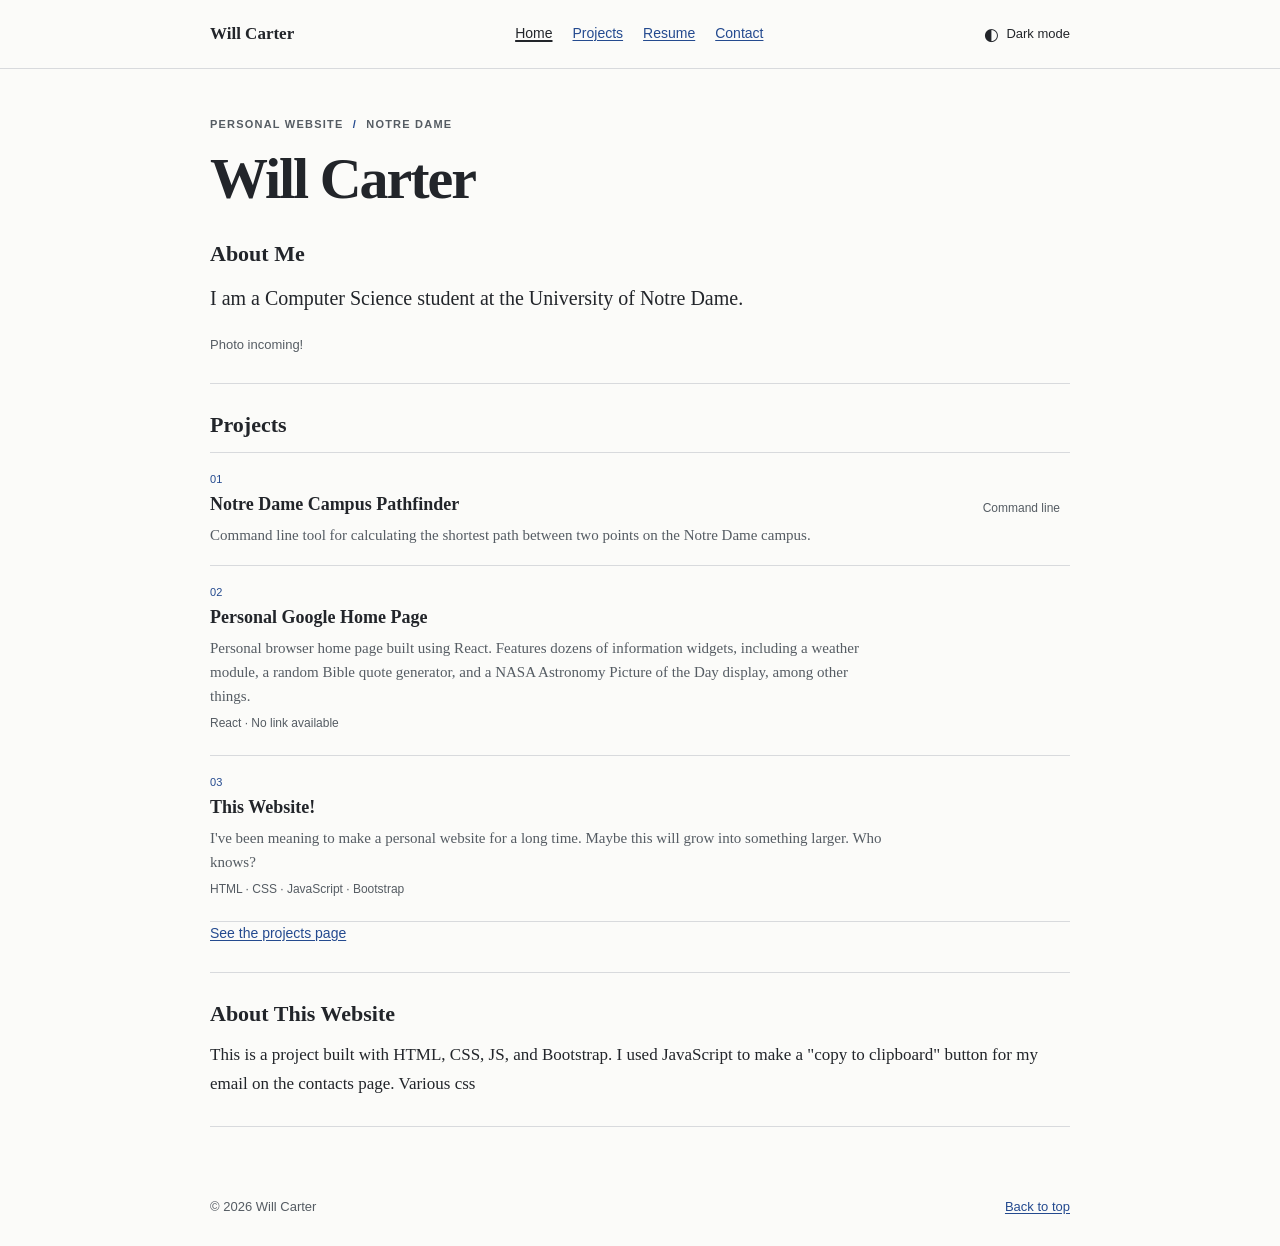
==== site/index.html @ 0cd085ed "Newtorking config" ====
<!DOCTYPE html>
<html lang="en">
<head>
    <meta charset="UTF-8">
    <meta name="viewport" content="width=device-width, initial-scale=1.0">
    <title>Will Carter - Home</title>
    <script>
        (() => {
            let theme;
            try {
                theme = localStorage.getItem('home-theme');
            } catch (error) {
                theme = null;
            }
            if (theme !== 'light' && theme !== 'dark') {
                theme = window.matchMedia('(prefers-color-scheme: dark)').matches ? 'dark' : 'light';
            }
            document.documentElement.dataset.homeTheme = theme;
        })();
    </script>
    <link href="https://cdn.jsdelivr.net/npm/bootstrap@5.3.3/dist/css/bootstrap.min.css" rel="stylesheet">
    <link rel="stylesheet" href="styles.css">
</head>
<body class="simple-home">
    <a class="home-skip-link" href="#main-content">Skip to content</a>
    <header class="reading-header">
        <div class="reading-column reading-header__inner">
            <a class="reading-brand" href="home.html">Will Carter</a>
            <nav class="reading-nav" aria-label="Main navigation">
                <a href="home.html" aria-current="page">Home</a>
                <a href="projects.html">Projects</a>
                <a href="resume.html">Resume</a>
                <a href="contact.html">Contact</a>
            </nav>
            <button class="theme-switch" id="theme-toggle" type="button" aria-pressed="false">
                <span class="theme-switch__icon" aria-hidden="true">◐</span>
                <span>Dark mode</span>
            </button>
        </div>
    </header>

    <main class="reading-column home-content" id="main-content">
        <section class="content-module content-module--intro" aria-labelledby="page-title">
            <p class="home-kicker">PERSONAL WEBSITE <span aria-hidden="true">/</span> NOTRE DAME</p>
            <h1 id="page-title">Will Carter</h1>
            <h2>About Me</h2>
            <p class="home-lead">I am a Computer Science student at the University of Notre Dame.</p>
            <p class="home-photo-note">Photo incoming!</p>
        </section>

        <section class="content-module" aria-labelledby="projects-title">
            <h2 id="projects-title">Projects</h2>
            <ol class="home-projects">
                <li>
                    <div>
                        <h3><a href="https://github.com/WillCarter5/Pathfinder">Notre Dame Campus Pathfinder</a></h3>
                        <p>Command line tool for calculating the shortest path between two points on the Notre Dame campus.</p>
                    </div>
                    <span class="home-project-type">Command line</span>
                </li>
                <li>
                    <div>
                        <h3>Personal Google Home Page</h3>
                        <p>Personal browser home page built using React. Features dozens of information widgets, including a weather module, a random Bible quote generator, and a NASA Astronomy Picture of the Day display, among other things.</p>
                        <span class="home-project-type">React · No link available</span>
                    </div>
                </li>
                <li>
                    <div>
                        <h3><a href="home.html">This Website!</a></h3>
                        <p>I've been meaning to make a personal website for a long time. Maybe this will grow into something larger. Who knows?</p>
                        <span class="home-project-type">HTML · CSS · JavaScript · Bootstrap</span>
                    </div>
                </li>
            </ol>
            <p class="home-section-link"><a href="projects.html">See the projects page</a></p>
        </section>

        <section class="content-module content-module--last" aria-labelledby="website-title">
            <h2 id="website-title">About This Website</h2>
            <p>This is a project built with HTML, CSS, JS, and Bootstrap. I used JavaScript to make a "copy to clipboard" button for my email on the contacts page. Various css </p>
        </section>
    </main>

    <footer class="reading-column home-footer">
        <span>&copy; 2026 Will Carter</span>
        <a href="#main-content">Back to top</a>
    </footer>

    <script src="https://cdn.jsdelivr.net/npm/bootstrap@5.3.3/dist/js/bootstrap.bundle.min.js"></script>
    <script src="script.js"></script>
</body>
</html>
---- site/styles.css ----
/* Tag Selector */
*,
*::before,
*::after {
    box-sizing: border-box;
}

html,
body {
    margin: 0;
    padding: 0;
}

body {
    background-color: #f8f9fa;
    font-family: 'Arial', sans-serif;
}

.content {
  max-width: 800px;
  margin: 0 auto;
  padding: 2rem 1rem;
}

.content > .container {
  padding-left: 0;
  padding-right: 0;
}

/* Class Selector */
.card-title {
    color: #0d6efd;
    font-weight: bold;
}

.display-4 {
  font-weight: bold;
}

.resume-viewer {
    display: block;
    width: 100%;
    height: min(78vh, 1100px);
    min-height: 560px;
    border: 1px solid #dee2e6;
    background-color: #fff;
}

/* ID selector */
#page-footer {
    text-align: center;
    margin-top: 50px;
}

.simple-home {
  --home-paper: #fbfbf9;
  --home-ink: #22252a;
  --home-muted: #555c63;
  --home-link: #244a8f;
  --home-rule: #d8dadd;
  --home-focus: #244a8f;
  min-height: 100vh;
  background: var(--home-paper);
  color: var(--home-ink);
  font-family: Georgia, 'Times New Roman', serif;
  font-size: 17px;
  line-height: 1.7;
}

html[data-home-theme='dark'] {
  color-scheme: dark;
}

html[data-home-theme='light'] {
  color-scheme: light;
}

html[data-home-theme='dark'] .simple-home {
  --home-paper: #191b1e;
  --home-ink: #f0efeb;
  --home-muted: #c0c2c4;
  --home-link: #a8bdff;
  --home-rule: #464a50;
  --home-focus: #c0ceff;
}

.simple-home a {
  color: var(--home-link);
  text-decoration: underline;
  text-underline-offset: 0.16em;
}

.simple-home a:hover {
  color: var(--home-ink);
}

.simple-home a:focus-visible,
.simple-home button:focus-visible {
  outline: 3px solid var(--home-focus);
  outline-offset: 3px;
}

.home-skip-link {
  position: absolute;
  z-index: 2;
  top: 8px;
  left: 8px;
  padding: 8px 12px;
  transform: translateY(-160%);
  background: var(--home-paper);
}

.home-skip-link:focus {
  transform: translateY(0);
}

.reading-column {
  width: min(860px, calc(100% - 48px));
  margin-inline: auto;
}

.reading-header {
  border-bottom: 1px solid var(--home-rule);
}

.reading-header__inner {
  display: flex;
  min-height: 68px;
  align-items: center;
  justify-content: space-between;
  gap: 18px 24px;
}

.simple-home .reading-brand {
  flex: 0 0 auto;
  color: var(--home-ink);
  font-size: 17px;
  font-weight: bold;
  text-decoration: none;
}

.reading-nav {
  display: flex;
  flex-wrap: wrap;
  align-items: center;
  justify-content: center;
  gap: 8px 20px;
  font-family: Arial, sans-serif;
  font-size: 14px;
}

.simple-home .reading-nav a[aria-current='page'] {
  color: var(--home-ink);
  text-decoration-thickness: 2px;
}

.theme-switch {
  display: inline-flex;
  flex: 0 0 auto;
  align-items: center;
  gap: 7px;
  padding: 6px 0;
  border: 0;
  background: transparent;
  color: var(--home-ink);
  cursor: pointer;
  font-family: Arial, sans-serif;
  font-size: 13px;
}

.theme-switch:hover {
  color: var(--home-link);
}

.theme-switch__icon {
  font-size: 17px;
  line-height: 1;
}

.home-content {
  padding-block: 46px 52px;
}

.simple-home .home-content h1,
.simple-home .home-content h2,
.simple-home .home-content h3 {
  color: var(--home-ink);
  font-family: Georgia, 'Times New Roman', serif;
  font-weight: 700;
  line-height: 1.3;
}

.simple-home .home-content h1 {
  margin: 0 0 30px;
  font-size: clamp(40px, 7vw, 58px);
  letter-spacing: -0.035em;
  line-height: 1.08;
}

.simple-home .home-content h2 {
  margin: 0 0 12px;
  font-size: 22px;
}

.simple-home .home-content h3 {
  margin: 0 0 6px;
  font-size: 18px;
}

.home-kicker {
  margin: 0 0 17px;
  color: var(--home-muted);
  font-family: Arial, sans-serif;
  font-size: 11px;
  font-weight: 700;
  letter-spacing: 0.11em;
}

.home-kicker span {
  padding-inline: 5px;
  color: var(--home-link);
}

.content-module {
  margin: 0;
  padding: 0 0 27px;
  border-bottom: 1px solid var(--home-rule);
}

.content-module + .content-module {
  padding-top: 27px;
}

.content-module p {
  margin: 0 0 14px;
}

.content-module p:last-child {
  margin-bottom: 0;
}

.simple-home .home-lead {
  color: var(--home-ink);
  font-size: 20px;
}

.simple-home .home-photo-note {
  margin-top: 19px;
  color: var(--home-muted);
  font-family: Arial, sans-serif;
  font-size: 13px;
}

.home-projects {
  margin: 3px 0 0;
  padding: 0;
  border-top: 1px solid var(--home-rule);
  counter-reset: project-number;
  list-style: none;
}

.home-projects li {
  display: grid;
  grid-template-columns: minmax(0, 1fr) 150px;
  gap: 20px;
  padding: 17px 10px 18px 0;
  border-bottom: 1px solid var(--home-rule);
  counter-increment: project-number;
}

.home-projects li > div::before {
  display: block;
  margin-bottom: 5px;
  color: var(--home-link);
  content: '0' counter(project-number);
  font-family: Arial, sans-serif;
  font-size: 11px;
}

.home-projects li > div {
  position: relative;
}

.home-projects li:hover {
  background: color-mix(in srgb, var(--home-ink) 3%, transparent);
}

.simple-home .home-projects h3 a {
  color: var(--home-ink);
  text-decoration-thickness: 1px;
  text-decoration-color: transparent;
  text-underline-offset: 3px;
}

.simple-home .home-projects h3 a:hover {
  color: var(--home-link);
  text-decoration-color: currentColor;
}

.home-projects p {
  margin: 0;
  color: var(--home-muted);
  font-size: 15px;
  line-height: 1.6;
}

.home-project-type {
  align-self: center;
  color: var(--home-muted);
  font-family: Arial, sans-serif;
  font-size: 12px;
  line-height: 1.5;
  text-align: right;
}

.home-section-link {
  margin: 13px 0 0;
  font-family: Arial, sans-serif;
  font-size: 14px;
}

.home-link-list {
  display: grid;
  grid-template-columns: repeat(2, minmax(0, 1fr));
  gap: 0 28px;
  margin: 0;
  padding: 0;
  border-top: 1px solid var(--home-rule);
  list-style: none;
}

.home-link-list li {
  display: flex;
  align-items: baseline;
  justify-content: space-between;
  gap: 16px;
  padding-block: 11px;
  border-bottom: 1px solid var(--home-rule);
}

.home-link-list li > span {
  color: var(--home-muted);
  font-family: Arial, sans-serif;
  font-size: 13px;
}

.home-link-list li > a {
  text-align: right;
}

.home-footer {
  display: flex;
  justify-content: space-between;
  gap: 18px;
  padding-block: 17px 28px;
  color: var(--home-muted);
  font-family: Arial, sans-serif;
  font-size: 13px;
}

@media (max-width: 720px) {
  .reading-header__inner {
    min-height: 0;
    flex-wrap: wrap;
    justify-content: space-between;
    padding-block: 14px;
  }

  .reading-nav {
    order: 3;
    width: 100%;
    justify-content: flex-start;
    gap: 8px 18px;
  }

  .home-projects li {
    grid-template-columns: minmax(0, 1fr) 125px;
    gap: 14px;
  }
}

@media (max-width: 420px) {
  .reading-column {
    width: calc(100% - 32px);
  }

  .simple-home {
    font-size: 16px;
  }

  .simple-home .home-lead {
    font-size: 18px;
  }

  .home-projects li {
    grid-template-columns: 1fr;
    gap: 8px;
    padding-right: 4px;
  }

  .home-project-type {
    padding-left: 25px;
    text-align: left;
  }

  .home-link-list {
    grid-template-columns: 1fr;
  }

  .home-content {
    padding-top: 28px;
  }
}

@media (prefers-reduced-motion: reduce) {
  .simple-home *,
  .simple-home *::before,
  .simple-home *::after {
    scroll-behavior: auto !important;
    transition-duration: 0.01ms !important;
  }
}
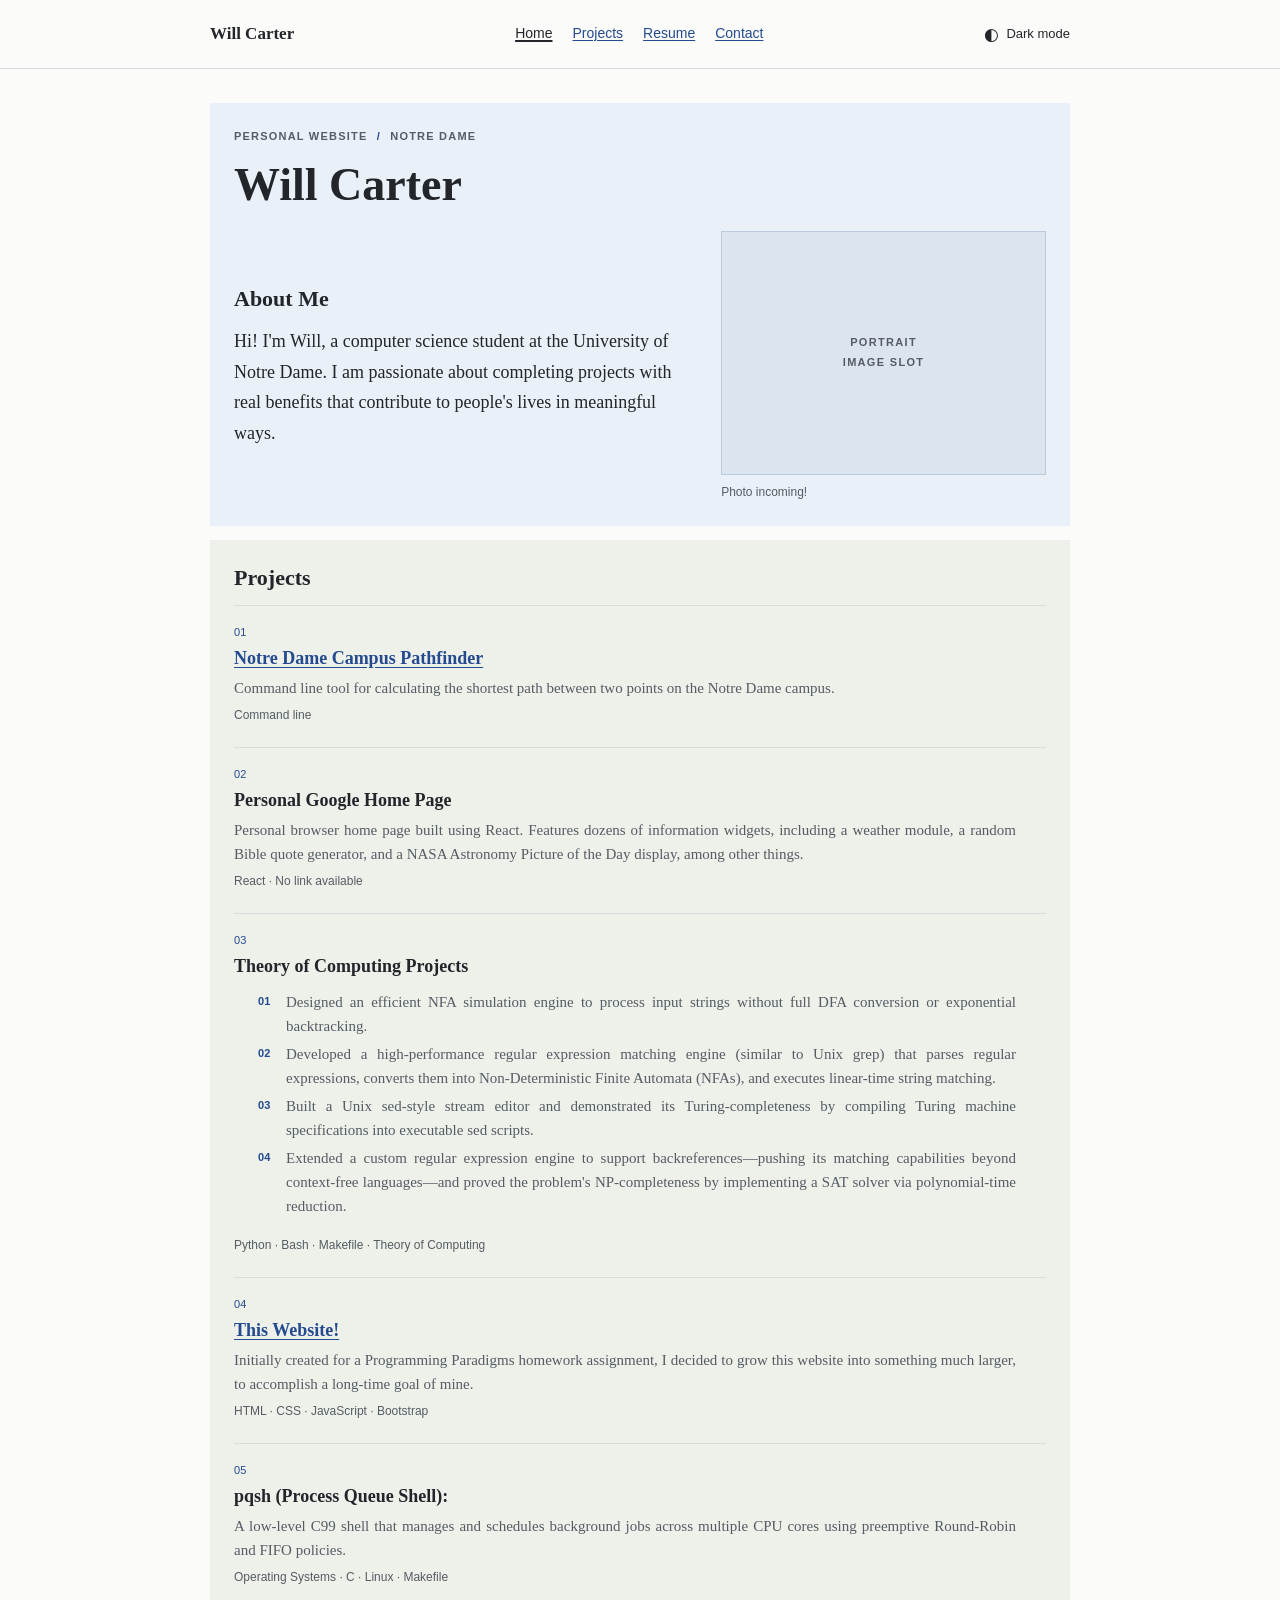
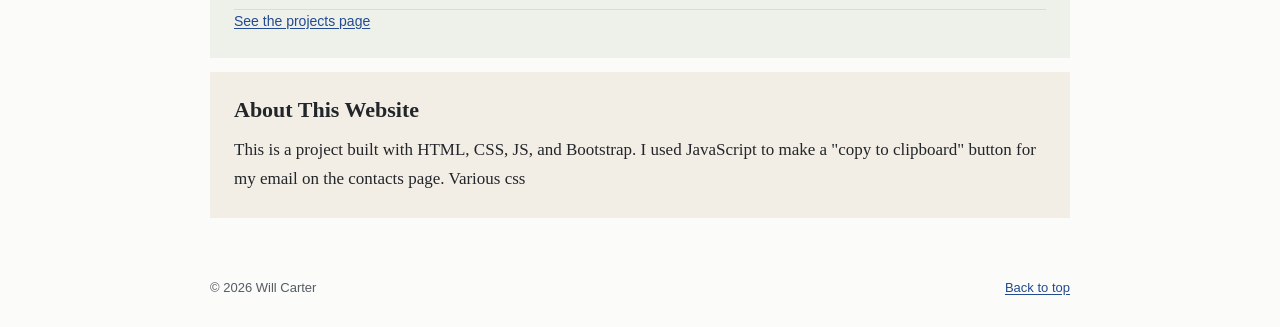
==== commit 8e7b32b6: "Merge branch 'main' of github.com:WillCarter5/personal-site Save website and server config w" ====
--- a/site/index.html
+++ b/site/index.html
@@ -43,40 +43,68 @@
         <section class="content-module content-module--intro" aria-labelledby="page-title">
             <p class="home-kicker">PERSONAL WEBSITE <span aria-hidden="true">/</span> NOTRE DAME</p>
             <h1 id="page-title">Will Carter</h1>
-            <h2>About Me</h2>
-            <p class="home-lead">I am a Computer Science student at the University of Notre Dame.</p>
-            <p class="home-photo-note">Photo incoming!</p>
+            <div class="home-about-layout">
+                <div class="home-about-copy">
+                    <h2>About Me</h2>
+                    <p class="home-lead">Hi! I'm Will, a computer science student at the University of Notre Dame. I am passionate about completing projects with real benefits that contribute to people's lives in meaningful ways.</p>
+                </div>
+                <figure class="home-portrait">
+                    <div class="home-portrait__slot" role="img" aria-label="Portrait image placeholder">
+                        <span>PORTRAIT<br>IMAGE SLOT</span>
+                    </div>
+                    <figcaption>Photo incoming!</figcaption>
+                </figure>
+            </div>
         </section>
 
-        <section class="content-module" aria-labelledby="projects-title">
+        <section class="content-module content-module--projects" aria-labelledby="projects-title">
             <h2 id="projects-title">Projects</h2>
             <ol class="home-projects">
                 <li>
                     <div>
-                        <h3><a href="https://github.com/WillCarter5/Pathfinder">Notre Dame Campus Pathfinder</a></h3>
+                        <h2><a href="https://github.com/WillCarter5/Pathfinder">Notre Dame Campus Pathfinder</a></h2>
                         <p>Command line tool for calculating the shortest path between two points on the Notre Dame campus.</p>
+                        <span class="home-project-type">Command line</span>
                     </div>
-                    <span class="home-project-type">Command line</span>
                 </li>
                 <li>
                     <div>
-                        <h3>Personal Google Home Page</h3>
+                        <h2>Personal Google Home Page</h2>
                         <p>Personal browser home page built using React. Features dozens of information widgets, including a weather module, a random Bible quote generator, and a NASA Astronomy Picture of the Day display, among other things.</p>
                         <span class="home-project-type">React · No link available</span>
                     </div>
                 </li>
                 <li>
                     <div>
-                        <h3><a href="home.html">This Website!</a></h3>
-                        <p>I've been meaning to make a personal website for a long time. Maybe this will grow into something larger. Who knows?</p>
+                        <h2>Theory of Computing Projects</h2>
+                        <ol>
+                            <li><p>Designed an efficient NFA simulation engine to process input strings without full DFA conversion or exponential backtracking.</p></li>
+                            <li><p>Developed a high-performance regular expression matching engine (similar to Unix grep) that parses regular expressions, converts them into Non-Deterministic Finite Automata (NFAs), and executes linear-time string matching.</p></li>
+                            <li><p>Built a Unix sed-style stream editor and demonstrated its Turing-completeness by compiling Turing machine specifications into executable sed scripts.</p></li>
+                            <li><p>Extended a custom regular expression engine to support backreferences—pushing its matching capabilities beyond context-free languages—and proved the problem's NP-completeness by implementing a SAT solver via polynomial-time reduction.</p></li>
+                        </ol>
+                        <span class="home-project-type">Python · Bash · Makefile · Theory of Computing</span>
+                    </div>
+                </li>
+                <li>
+                    <div>
+                        <h2><a href="home.html">This Website!</a></h2>
+                        <p>Initially created for a Programming Paradigms homework assignment, I decided to grow this website into something much larger, to accomplish a long-time goal of mine.</p>
                         <span class="home-project-type">HTML · CSS · JavaScript · Bootstrap</span>
+                    </div>
+                </li>
+                <li>
+                    <div>
+                        <h2>pqsh (Process Queue Shell):</h2>
+                        <p>A low-level C99 shell that manages and schedules background jobs across multiple CPU cores using preemptive Round-Robin and FIFO policies.</p>
+                        <span class="home-project-type">Operating Systems · C · Linux · Makefile</span>
                     </div>
                 </li>
             </ol>
             <p class="home-section-link"><a href="projects.html">See the projects page</a></p>
         </section>
 
-        <section class="content-module content-module--last" aria-labelledby="website-title">
+        <section class="content-module content-module--website content-module--last" aria-labelledby="website-title">
             <h2 id="website-title">About This Website</h2>
             <p>This is a project built with HTML, CSS, JS, and Bootstrap. I used JavaScript to make a "copy to clipboard" button for my email on the contacts page. Various css </p>
         </section>
--- a/site/styles.css
+++ b/site/styles.css
@@ -1,4 +1,3 @@
-/* Tag Selector */
 *,
 *::before,
 *::after {
@@ -13,28 +12,27 @@
 
 body {
     background-color: #f8f9fa;
-    font-family: 'Arial', sans-serif;
+    font-family: Arial, sans-serif;
 }
 
 .content {
-  max-width: 800px;
-  margin: 0 auto;
-  padding: 2rem 1rem;
+    max-width: 800px;
+    margin: 0 auto;
+    padding: 2rem 1rem;
 }
 
 .content > .container {
-  padding-left: 0;
-  padding-right: 0;
-}
-
-/* Class Selector */
+    padding-left: 0;
+    padding-right: 0;
+}
+
 .card-title {
     color: #0d6efd;
     font-weight: bold;
 }
 
 .display-4 {
-  font-weight: bold;
+    font-weight: bold;
 }
 
 .resume-viewer {
@@ -46,378 +44,574 @@
     background-color: #fff;
 }
 
-/* ID selector */
 #page-footer {
+    margin-top: 50px;
     text-align: center;
-    margin-top: 50px;
 }
 
 .simple-home {
-  --home-paper: #fbfbf9;
-  --home-ink: #22252a;
-  --home-muted: #555c63;
-  --home-link: #244a8f;
-  --home-rule: #d8dadd;
-  --home-focus: #244a8f;
-  min-height: 100vh;
-  background: var(--home-paper);
-  color: var(--home-ink);
-  font-family: Georgia, 'Times New Roman', serif;
-  font-size: 17px;
-  line-height: 1.7;
+    --home-paper: #fbfbf9;
+    --home-ink: #22252a;
+    --home-muted: #555c63;
+    --home-link: #244a8f;
+    --home-rule: #d8dadd;
+    --home-focus: #244a8f;
+    --home-intro-bg: #eaf0f7;
+    --home-projects-bg: #edf1ea;
+    --home-website-bg: #f3eee5;
+    --home-portrait-bg: #dce5ef;
+    --home-portrait-rule: #bccbdc;
+    min-height: 100vh;
+    background: var(--home-paper);
+    color: var(--home-ink);
+    font-family: Georgia, 'Times New Roman', serif;
+    font-size: 17px;
+    line-height: 1.7;
 }
 
 html[data-home-theme='dark'] {
-  color-scheme: dark;
+    color-scheme: dark;
 }
 
 html[data-home-theme='light'] {
-  color-scheme: light;
+    color-scheme: light;
 }
 
 html[data-home-theme='dark'] .simple-home {
-  --home-paper: #191b1e;
-  --home-ink: #f0efeb;
-  --home-muted: #c0c2c4;
-  --home-link: #a8bdff;
-  --home-rule: #464a50;
-  --home-focus: #c0ceff;
+    --home-paper: #191b1e;
+    --home-ink: #f0efeb;
+    --home-muted: #c0c2c4;
+    --home-link: #a8bdff;
+    --home-rule: #464a50;
+    --home-focus: #c0ceff;
+    --home-intro-bg: #242c36;
+    --home-projects-bg: #252d28;
+    --home-website-bg: #302d27;
+    --home-portrait-bg: #303b48;
+    --home-portrait-rule: #526173;
 }
 
 .simple-home a {
-  color: var(--home-link);
-  text-decoration: underline;
-  text-underline-offset: 0.16em;
+    color: var(--home-link);
+    text-decoration: underline;
+    text-underline-offset: 0.16em;
 }
 
 .simple-home a:hover {
-  color: var(--home-ink);
+    color: var(--home-ink);
 }
 
 .simple-home a:focus-visible,
 .simple-home button:focus-visible {
-  outline: 3px solid var(--home-focus);
-  outline-offset: 3px;
+    outline: 3px solid var(--home-focus);
+    outline-offset: 3px;
 }
 
 .home-skip-link {
-  position: absolute;
-  z-index: 2;
-  top: 8px;
-  left: 8px;
-  padding: 8px 12px;
-  transform: translateY(-160%);
-  background: var(--home-paper);
+    position: absolute;
+    z-index: 2;
+    top: 8px;
+    left: 8px;
+    padding: 8px 12px;
+    transform: translateY(-160%);
+    background: var(--home-paper);
 }
 
 .home-skip-link:focus {
-  transform: translateY(0);
+    transform: translateY(0);
 }
 
 .reading-column {
-  width: min(860px, calc(100% - 48px));
-  margin-inline: auto;
+    width: min(860px, calc(100% - 48px));
+    margin-inline: auto;
 }
 
 .reading-header {
-  border-bottom: 1px solid var(--home-rule);
+    border-bottom: 1px solid var(--home-rule);
 }
 
 .reading-header__inner {
-  display: flex;
-  min-height: 68px;
-  align-items: center;
-  justify-content: space-between;
-  gap: 18px 24px;
+    display: flex;
+    min-height: 68px;
+    align-items: center;
+    justify-content: space-between;
+    gap: 18px 24px;
 }
 
 .simple-home .reading-brand {
-  flex: 0 0 auto;
-  color: var(--home-ink);
-  font-size: 17px;
-  font-weight: bold;
-  text-decoration: none;
+    flex: 0 0 auto;
+    color: var(--home-ink);
+    font-size: 17px;
+    font-weight: bold;
+    text-decoration: none;
 }
 
 .reading-nav {
-  display: flex;
-  flex-wrap: wrap;
-  align-items: center;
-  justify-content: center;
-  gap: 8px 20px;
-  font-family: Arial, sans-serif;
-  font-size: 14px;
+    display: flex;
+    flex-wrap: wrap;
+    align-items: center;
+    justify-content: center;
+    gap: 8px 20px;
+    font-family: Arial, sans-serif;
+    font-size: 14px;
 }
 
 .simple-home .reading-nav a[aria-current='page'] {
-  color: var(--home-ink);
-  text-decoration-thickness: 2px;
+    color: var(--home-ink);
+    text-decoration-thickness: 2px;
 }
 
 .theme-switch {
-  display: inline-flex;
-  flex: 0 0 auto;
-  align-items: center;
-  gap: 7px;
-  padding: 6px 0;
-  border: 0;
-  background: transparent;
-  color: var(--home-ink);
-  cursor: pointer;
-  font-family: Arial, sans-serif;
-  font-size: 13px;
+    display: inline-flex;
+    flex: 0 0 auto;
+    align-items: center;
+    gap: 7px;
+    padding: 6px 0;
+    border: 0;
+    background: transparent;
+    color: var(--home-ink);
+    cursor: pointer;
+    font-family: Arial, sans-serif;
+    font-size: 13px;
 }
 
 .theme-switch:hover {
-  color: var(--home-link);
+    color: var(--home-link);
 }
 
 .theme-switch__icon {
-  font-size: 17px;
-  line-height: 1;
+    font-size: 17px;
+    line-height: 1;
 }
 
 .home-content {
-  padding-block: 46px 52px;
+    padding-block: 34px 42px;
 }
 
 .simple-home .home-content h1,
 .simple-home .home-content h2,
 .simple-home .home-content h3 {
-  color: var(--home-ink);
-  font-family: Georgia, 'Times New Roman', serif;
-  font-weight: 700;
-  line-height: 1.3;
+    color: var(--home-ink);
+    font-family: Georgia, 'Times New Roman', serif;
+    font-weight: 700;
+    line-height: 1.3;
 }
 
 .simple-home .home-content h1 {
-  margin: 0 0 30px;
-  font-size: clamp(40px, 7vw, 58px);
-  letter-spacing: -0.035em;
-  line-height: 1.08;
+    margin: 0 0 22px;
+    font-size: clamp(36px, 5vw, 46px);
+    line-height: 1.08;
 }
 
 .simple-home .home-content h2 {
-  margin: 0 0 12px;
-  font-size: 22px;
+    margin: 0 0 12px;
+    font-size: 22px;
 }
 
 .simple-home .home-content h3 {
-  margin: 0 0 6px;
-  font-size: 18px;
+    margin: 0 0 6px;
+    font-size: 17px;
+}
+
+.simple-home .home-projects h2 {
+    margin: 0 0 6px;
+    font-size: 18px;
 }
 
 .home-kicker {
-  margin: 0 0 17px;
-  color: var(--home-muted);
-  font-family: Arial, sans-serif;
-  font-size: 11px;
-  font-weight: 700;
-  letter-spacing: 0.11em;
+    margin: 0 0 17px;
+    color: var(--home-muted);
+    font-family: Arial, sans-serif;
+    font-size: 11px;
+    font-weight: 700;
+    letter-spacing: 0.11em;
 }
 
 .home-kicker span {
-  padding-inline: 5px;
-  color: var(--home-link);
+    padding-inline: 5px;
+    color: var(--home-link);
 }
 
 .content-module {
-  margin: 0;
-  padding: 0 0 27px;
-  border-bottom: 1px solid var(--home-rule);
+    margin: 0;
+    padding: 24px;
+    background: var(--home-projects-bg);
 }
 
 .content-module + .content-module {
-  padding-top: 27px;
+    margin-top: 14px;
+}
+
+.content-module--intro {
+    background: var(--home-intro-bg);
+}
+
+.content-module--website {
+    background: var(--home-website-bg);
 }
 
 .content-module p {
-  margin: 0 0 14px;
+    margin: 0 0 14px;
 }
 
 .content-module p:last-child {
-  margin-bottom: 0;
+    margin-bottom: 0;
 }
 
 .simple-home .home-lead {
-  color: var(--home-ink);
-  font-size: 20px;
-}
-
-.simple-home .home-photo-note {
-  margin-top: 19px;
-  color: var(--home-muted);
-  font-family: Arial, sans-serif;
-  font-size: 13px;
+    margin-bottom: 0;
+    color: var(--home-ink);
+    font-size: 18px;
+}
+
+.home-about-layout {
+    display: grid;
+    grid-template-columns: minmax(0, 1fr) minmax(220px, 0.72fr);
+    align-items: center;
+    gap: 36px;
+}
+
+.home-about-copy h2 {
+    margin-bottom: 10px;
+}
+
+.home-portrait {
+    width: 100%;
+    margin: 0;
+}
+
+.home-portrait__slot {
+    display: grid;
+    width: 100%;
+    min-height: 210px;
+    aspect-ratio: 4 / 3;
+    place-items: center;
+    border: 1px solid var(--home-portrait-rule);
+    background: var(--home-portrait-bg);
+    color: var(--home-muted);
+    text-align: center;
+}
+
+.home-portrait__slot span {
+    font-family: Arial, sans-serif;
+    font-size: 11px;
+    font-weight: 700;
+    letter-spacing: 0.12em;
+    line-height: 1.8;
+}
+
+.home-portrait img {
+    display: block;
+    width: 100%;
+    aspect-ratio: 4 / 3;
+    object-fit: cover;
+}
+
+.home-portrait figcaption {
+    margin-top: 7px;
+    color: var(--home-muted);
+    font-family: Arial, sans-serif;
+    font-size: 12px;
 }
 
 .home-projects {
-  margin: 3px 0 0;
-  padding: 0;
-  border-top: 1px solid var(--home-rule);
-  counter-reset: project-number;
-  list-style: none;
+    margin: 0;
+    padding: 0;
+    border-top: 1px solid var(--home-rule);
+    counter-reset: project-number;
+    list-style: none;
 }
 
 .home-projects li {
-  display: grid;
-  grid-template-columns: minmax(0, 1fr) 150px;
-  gap: 20px;
-  padding: 17px 10px 18px 0;
-  border-bottom: 1px solid var(--home-rule);
-  counter-increment: project-number;
+    display: grid;
+    grid-template-columns: minmax(0, 1fr);
+    gap: 8px;
+    padding: 17px 10px 18px 0;
+    border-bottom: 1px solid var(--home-rule);
+    counter-increment: project-number;
+    text-align: justify;
 }
 
 .home-projects li > div::before {
-  display: block;
-  margin-bottom: 5px;
-  color: var(--home-link);
-  content: '0' counter(project-number);
-  font-family: Arial, sans-serif;
-  font-size: 11px;
-}
-
-.home-projects li > div {
-  position: relative;
+    display: block;
+    margin-bottom: 5px;
+    color: var(--home-link);
+    content: '0' counter(project-number);
+    font-family: Arial, sans-serif;
+    font-size: 11px;
 }
 
 .home-projects li:hover {
-  background: color-mix(in srgb, var(--home-ink) 3%, transparent);
+    background: color-mix(in srgb, var(--home-ink) 4%, transparent);
 }
 
 .simple-home .home-projects h3 a {
-  color: var(--home-ink);
-  text-decoration-thickness: 1px;
-  text-decoration-color: transparent;
-  text-underline-offset: 3px;
+    color: var(--home-ink);
+    text-decoration-color: transparent;
+    text-decoration-thickness: 1px;
+    text-underline-offset: 3px;
 }
 
 .simple-home .home-projects h3 a:hover {
-  color: var(--home-link);
-  text-decoration-color: currentColor;
+    color: var(--home-link);
+    text-decoration-color: currentColor;
 }
 
 .home-projects p {
-  margin: 0;
-  color: var(--home-muted);
-  font-size: 15px;
-  line-height: 1.6;
+    margin: 0;
+    color: var(--home-muted);
+    font-size: 15px;
+    line-height: 1.6;
 }
 
 .home-project-type {
-  align-self: center;
-  color: var(--home-muted);
-  font-family: Arial, sans-serif;
-  font-size: 12px;
-  line-height: 1.5;
-  text-align: right;
+    align-self: center;
+    color: var(--home-muted);
+    font-family: Arial, sans-serif;
+    font-size: 12px;
+    line-height: 1.5;
+    text-align: right;
 }
 
 .home-section-link {
-  margin: 13px 0 0;
-  font-family: Arial, sans-serif;
-  font-size: 14px;
+    margin: 13px 0 0;
+    font-family: Arial, sans-serif;
+    font-size: 14px;
 }
 
 .home-link-list {
-  display: grid;
-  grid-template-columns: repeat(2, minmax(0, 1fr));
-  gap: 0 28px;
-  margin: 0;
-  padding: 0;
-  border-top: 1px solid var(--home-rule);
-  list-style: none;
+    display: grid;
+    grid-template-columns: repeat(2, minmax(0, 1fr));
+    gap: 0 28px;
+    margin: 0;
+    padding: 0;
+    border-top: 1px solid var(--home-rule);
+    list-style: none;
 }
 
 .home-link-list li {
-  display: flex;
-  align-items: baseline;
-  justify-content: space-between;
-  gap: 16px;
-  padding-block: 11px;
-  border-bottom: 1px solid var(--home-rule);
+    display: flex;
+    align-items: baseline;
+    justify-content: space-between;
+    gap: 16px;
+    padding-block: 11px;
+    border-bottom: 1px solid var(--home-rule);
 }
 
 .home-link-list li > span {
-  color: var(--home-muted);
-  font-family: Arial, sans-serif;
-  font-size: 13px;
+    color: var(--home-muted);
+    font-family: Arial, sans-serif;
+    font-size: 13px;
 }
 
 .home-link-list li > a {
-  text-align: right;
+    text-align: right;
+}
+
+.contact-email {
+    display: flex;
+    align-items: center;
+    justify-content: flex-end;
+    gap: 14px;
+}
+
+.copy-email {
+    padding: 3px 8px;
+    border: 1px solid var(--home-rule);
+    background: transparent;
+    color: var(--home-link);
+    cursor: pointer;
+    font-family: Arial, sans-serif;
+    font-size: 12px;
+}
+
+.copy-email:hover {
+    border-color: var(--home-link);
 }
 
 .home-footer {
-  display: flex;
-  justify-content: space-between;
-  gap: 18px;
-  padding-block: 17px 28px;
-  color: var(--home-muted);
-  font-family: Arial, sans-serif;
-  font-size: 13px;
+    display: flex;
+    justify-content: space-between;
+    gap: 18px;
+    padding-block: 17px 28px;
+    color: var(--home-muted);
+    font-family: Arial, sans-serif;
+    font-size: 13px;
 }
 
 @media (max-width: 720px) {
-  .reading-header__inner {
-    min-height: 0;
-    flex-wrap: wrap;
-    justify-content: space-between;
-    padding-block: 14px;
-  }
-
-  .reading-nav {
-    order: 3;
+    .reading-header__inner {
+        min-height: 0;
+        flex-wrap: wrap;
+        justify-content: space-between;
+        padding-block: 14px;
+    }
+
+    .reading-nav {
+        order: 3;
+        width: 100%;
+        justify-content: flex-start;
+        gap: 8px 18px;
+    }
+
+    .home-about-layout {
+        grid-template-columns: minmax(0, 1fr) minmax(190px, 0.8fr);
+        gap: 24px;
+    }
+
+    .home-projects li {
+        grid-template-columns: minmax(0, 1fr) 125px;
+        gap: 14px;
+    }
+}
+
+@media (max-width: 420px) {
+    .reading-column {
+        width: calc(100% - 32px);
+    }
+
+    .simple-home {
+        font-size: 16px;
+    }
+
+    .simple-home .home-lead {
+        font-size: 17px;
+    }
+
+    .content-module {
+        padding: 19px;
+    }
+
+    .home-about-layout {
+        grid-template-columns: 1fr;
+        gap: 18px;
+    }
+
+    .home-portrait {
+        max-width: 340px;
+    }
+
+    .home-portrait__slot {
+        min-height: 0;
+    }
+
+    .home-projects li {
+        grid-template-columns: 1fr;
+        gap: 8px;
+        padding-right: 4px;
+    }
+
+    .home-project-type {
+        padding-left: 25px;
+        text-align: left;
+    }
+
+    .home-link-list {
+        grid-template-columns: 1fr;
+    }
+
+    .contact-email {
+        flex-wrap: wrap;
+        justify-content: flex-start;
+    }
+
+    .home-content {
+        padding-top: 28px;
+    }
+}
+
+@media (prefers-reduced-motion: reduce) {
+    .simple-home *,
+    .simple-home *::before,
+    .simple-home *::after {
+        scroll-behavior: auto !important;
+        transition-duration: 0.01ms !important;
+    }
+}
+
+/* Restore nested lists inside project content */
+.home-projects li ul,
+.home-projects li ol {
+    margin: 10px 0;
+    padding-left: 24px;
+}
+
+.home-projects li ul {
+    list-style-type: disc;
+}
+
+.home-projects li ol {
+    list-style-type: decimal;
+}
+
+/* Nested lists */
+.home-projects li ul ul {
+    list-style-type: circle;
+}
+
+.home-projects li ul ul ul {
+    list-style-type: square;
+}
+
+.home-projects li li {
+    display: list-item;
+    padding: 2px 0;
+    border-bottom: none;
+    counter-increment: none;
+}
+
+/* Keep the outer project numbering separate */
+.home-projects > li {
+    display: grid;
+    grid-template-columns: minmax(0, 1fr) 130px;
+    gap: 20px;
+}
+
+/* Style nested ordered-list numbers */
+.home-projects li ol {
+    list-style: none;
+    counter-reset: nested-item;
+}
+
+.home-projects li ol > li {
+    counter-increment: nested-item;
+    position: relative;
+    padding-left: 28px;
+}
+
+.home-projects li ol > li::before {
+    content: "0" counter(nested-item);
+    position: absolute;
+    left: 0;
+    top: 4px;
+    color: var(--home-link);
+    font-family: Arial, sans-serif;
+    font-size: 11px;
+    font-weight: 700;
+    line-height: inherit;
+    letter-spacing: 0;
+}
+
+
+/* Fix project content width */
+.home-projects > li {
+    grid-template-columns: minmax(0, 1fr) auto;
+}
+
+.home-projects > li > div {
+    min-width: 0;
     width: 100%;
-    justify-content: flex-start;
-    gap: 8px 18px;
-  }
-
-  .home-projects li {
-    grid-template-columns: minmax(0, 1fr) 125px;
-    gap: 14px;
-  }
-}
-
-@media (max-width: 420px) {
-  .reading-column {
-    width: calc(100% - 32px);
-  }
-
-  .simple-home {
-    font-size: 16px;
-  }
-
-  .simple-home .home-lead {
-    font-size: 18px;
-  }
-
-  .home-projects li {
-    grid-template-columns: 1fr;
-    gap: 8px;
-    padding-right: 4px;
-  }
-
-  .home-project-type {
-    padding-left: 25px;
-    text-align: left;
-  }
-
-  .home-link-list {
-    grid-template-columns: 1fr;
-  }
-
-  .home-content {
-    padding-top: 28px;
-  }
-}
-
-@media (prefers-reduced-motion: reduce) {
-  .simple-home *,
-  .simple-home *::before,
-  .simple-home *::after {
-    scroll-behavior: auto !important;
-    transition-duration: 0.01ms !important;
-  }
-}
-
+}
+
+.home-projects > li > div p,
+.home-projects > li > div ul,
+.home-projects > li > div ol {
+    max-width: none;
+    width: 100%;
+}
+
+/* Nested list items should not inherit the project grid */
+.home-projects > li li {
+    display: list-item;
+    width: auto;
+}
